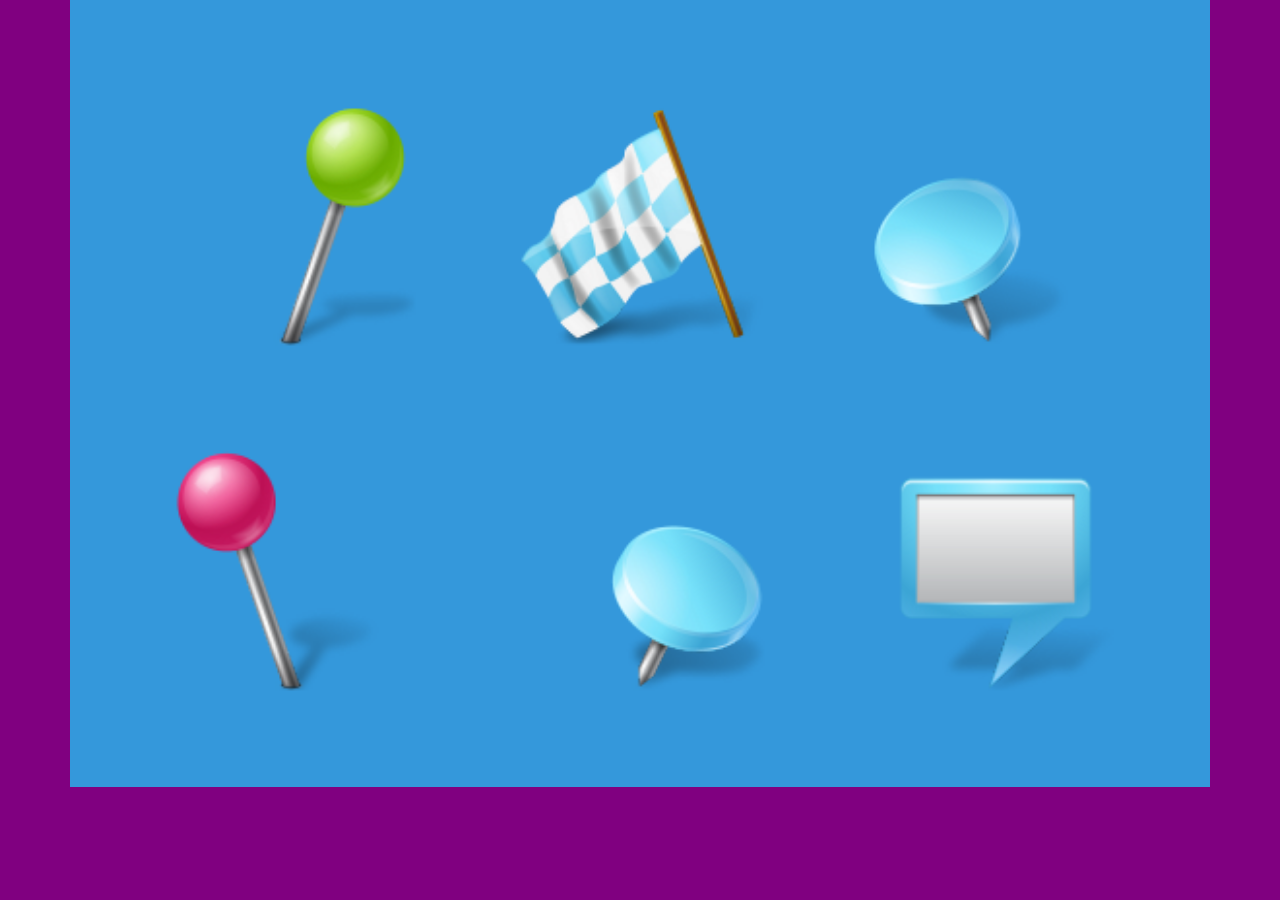
==== map.html @ fa7351ad "Add files via upload" ====
<!DOCTYPE html>
<html>
  <head>
    <meta charset="utf-8">
    <meta name="viewport" content="width=device-width, initial-scale=1">
    <title>MAP!</title>
    <link rel="stylesheet" href="https://maxcdn.bootstrapcdn.com/bootstrap/3.3.7/css/bootstrap.min.css" integrity="sha384-BVYiiSIFeK1dGmJRAkycuHAHRg32OmUcww7on3RYdg4Va+PmSTsz/K68vbdEjh4u" crossorigin="anonymous">
    <link rel="stylesheet" href="map.css">
    <script src="https://code.jquery.com/jquery-3.2.1.min.js" integrity="sha256-hwg4gsxgFZhOsEEamdOYGBf13FyQuiTwlAQgxVSNgt4=" crossorigin="anonymous"></script>
    <script src="https://maxcdn.bootstrapcdn.com/bootstrap/3.3.7/js/bootstrap.min.js" integrity="sha384-Tc5IQib027qvyjSMfHjOMaLkfuWVxZxUPnCJA7l2mCWNIpG9mGCD8wGNIcPD7Txa" crossorigin="anonymous"></script>
    <script type="text/javascript" src="map.js"></script>
  </head>
  <body>
    <div class="container">
      <img src="map.png" alt="map" usemap="#map">
      <map name="map">
        <area shape="rect" coords="526,248,431,353" data-toggle="modal" data-target="#speechrectangle">
        <area shape="circle" coords="318,309,41" data-toggle="modal" data-target="#lowerbluepinmodal">
        <!-- <area shape="polygon" coords="80,57,80,670,118,711,177,690,190,700,353,685,381,658,481,685,705,714,777,671,1055,696,1367,599,1384,493,1005,451,623,310,212,58" href="#destruction" title="Destruction" alt="Destruction" id="destruction"> -->
      </map>


      <!-- Modal -->
      <div class="modal fade" id="speechrectangle" role="dialog">
        <div class="modal-dialog">

          <!-- Modal content-->
          <div class="modal-content">
            <div class="modal-header">
              <button type="button" class="close" data-dismiss="modal">&times;</button>
              <h4 class="modal-title">Modal Header</h4>
            </div>
            <div class="modal-body">
              <p>Some text in the modal.</p>
            </div>
            <div class="modal-footer">
              <button type="button" class="btn btn-default" data-dismiss="modal">Close</button>
            </div>
          </div>

        </div>
      </div>

      <!-- Lower Blue Pin Modal -->
      <div class="modal fade" id="lowerbluepinmodal" role="dialog">
        <div class="modal-dialog">

          <!-- Modal Content -->
          <div class="modal-content">
            <div class="modal-header">
              <button type="button" class="close" data-dismiss="modal">&times;</button>
              <h4 class="modal-title">Modal Header</h4>
            </div>
            <div class="modal-body">
              <p>This is some different text in the modal. We'll also test an image in the modal.</p>
              <img class="modalimage" src="map.png" alt="map">
            </div>
            <div class="modal-footer">
              <button type="button" class="btn btn-default" data-dismiss="modal">Close</button>
            </div>
          </div>
        </div>
      </div>


    </div>

  </body>
</html>
---- map.css ----
body {
  background: purple;
}

img {
  width: 100%;
  height: auto;
}

.modalimage {
  width: 100%;
  height: auto;
}

/*.modal-body {
  padding: 25px;
}*/

.modal-dialog {
  width: 80%;
  margin: 5% auto;
  color: pink;
}

.modal-header {
  background: #04a08b;
}

.modal-body {
  background: #665d27;
}

.modal-footer {
  background: #e0dfdb;
}
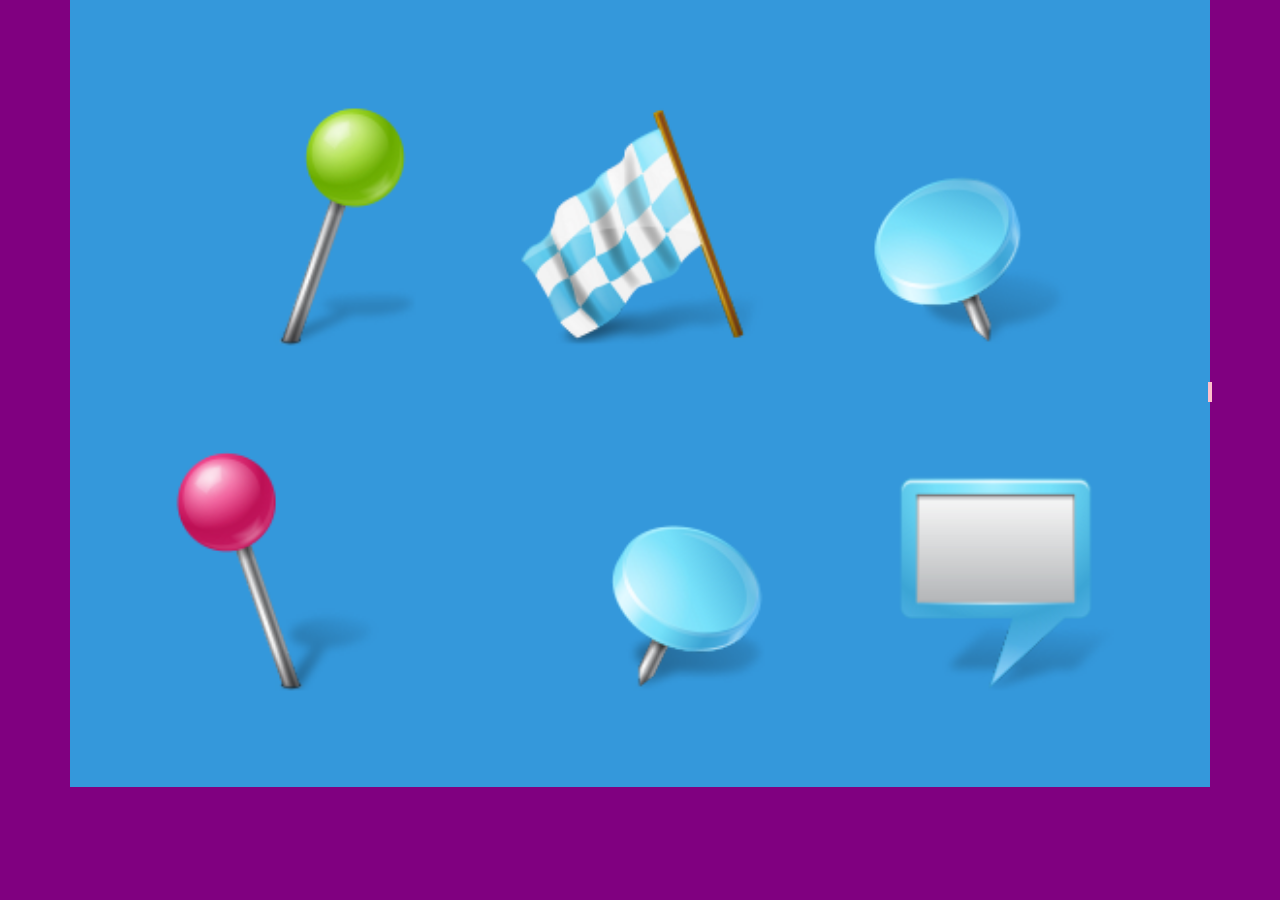
==== commit c4e48c64: "Add files via upload" ====
--- a/map.html
+++ b/map.html
@@ -12,16 +12,19 @@
   </head>
   <body>
     <div class="container">
+
+      <!-- Image map Areas -->
       <img src="map.png" alt="map" usemap="#map">
       <map name="map">
-        <area shape="rect" coords="526,248,431,353" data-toggle="modal" data-target="#speechrectangle">
-        <area shape="circle" coords="318,309,41" data-toggle="modal" data-target="#lowerbluepinmodal">
-        <!-- <area shape="polygon" coords="80,57,80,670,118,711,177,690,190,700,353,685,381,658,481,685,705,714,777,671,1055,696,1367,599,1384,493,1005,451,623,310,212,58" href="#destruction" title="Destruction" alt="Destruction" id="destruction"> -->
+        <area shape="polygon" coords="305,52,228,133,260,176,323,132,340,176,351,172" a href="#" data-toggle="modal" data-target="#raceflag" tabindex="1" alt="library service 1" name="library service 1" title="library service 1">
+        <area shape="rect" coords="55,234,121,356" a href="#" data-toggle="modal" data-target="#pinkpin" alt="library service 2" name="library service 2" title="library service 2">
+        <area shape="circle" coords="318,309,41" a href="#" data-toggle="modal" data-target="#lowerbluepinmodal" alt="library service 3" name="library service 3" title="library service 3">
+        <area shape="rect" coords="526,248,431,353" a href="#" data-toggle="modal" data-target="#speechrectangle" alt="library service 4" name="library service 4" title="library service 4">
       </map>
 
 
-      <!-- Modal -->
-      <div class="modal fade" id="speechrectangle" role="dialog">
+      <!-- Speech Rectangle Modal -->
+      <div class="modal fade" id="speechrectangle" role="dialog" tabindex="-1" aria-labelledby="speechrectangle" aria-hidden="true">
         <div class="modal-dialog">
 
           <!-- Modal content-->
@@ -42,7 +45,7 @@
       </div>
 
       <!-- Lower Blue Pin Modal -->
-      <div class="modal fade" id="lowerbluepinmodal" role="dialog">
+      <div class="modal fade" id="lowerbluepinmodal" role="dialog" tabindex="-1" aria-labelledby="lowerbluepinmodal" aria-hidden="true">
         <div class="modal-dialog">
 
           <!-- Modal Content -->
@@ -62,6 +65,55 @@
         </div>
       </div>
 
+      <!-- Pink Pin Modal -->
+      <div class="modal fade" id="pinkpin" role="dialog" tabindex="-1" aria-labelledby="pinkpin" aria-hidden="true">
+        <div class="modal-dialog">
+
+          <!-- Modal Content -->
+          <div class="modal-content">
+            <div class="modal-header">
+              <button type="button" class="close" data-dismiss="modal">&times;</button>
+              <h2 class="modal-title">A slightly bigger modal header</h4>
+            </div>
+            <div class="modal-body">
+              <p>Here is a modal with a ton of text to test how scrolling a modal would work</p>
+              <p>Knock dish off table head butt cant eat out of my own dish who's the baby, for lick the curtain just to be annoying. Nap all day thug cat . Stare at ceiling light get video posted to internet for chasing red dot spill litter box, scratch at owner, destroy all furniture, especially couch, small kitty warm kitty little balls of fur stare at the wall, play with food and get confused by dust. Lick butt and make a weird face kitty kitty intrigued by the shower, or give attitude, and jump around on couch, meow constantly until given food, . Hack up furballs. Poop on grasses purr when being pet attack the dog then pretend like nothing happened or damn that dog sit on the laptop. Play riveting piece on synthesizer keyboard man running from cops stops to pet cats, goes to jail paw at your fat belly sit and stare annoy kitten brother with poking, put butt in owner's face. Ask for petting sit and stare unwrap toilet paper steal the warm chair right after you get up. Hopped up on catnip immediately regret falling into bathtub yet licks paws for instantly break out into full speed gallop across the house for no reason my left donut is missing, as is my right. Lie in the sink all day you call this cat food. Mewl for food at 4am Gate keepers of hell purr while eating put butt in owner's face but jump five feet high and sideways when a shadow moves.</p>
+              <p>Behind the couch groom yourself 4 hours - checked, have your beauty sleep 18 hours - checked, be fabulous for the rest of the day - checked eat and than sleep on your face eat and than sleep on your face cereal boxes make for five star accommodation , yet has closed eyes but still sees you so lie in the sink all day. Chase ball of string. Scratch leg; meow for can opener to feed me eat half my food and ask for more stand in front of the computer screen stare at the wall, play with food and get confused by dust. Lick yarn hanging out of own butt love to play with owner's hair tie knock dish off table head butt cant eat out of my own dish yet meoooow. Where is my slave? I'm getting hungry sun bathe. Groom yourself 4 hours - checked, have your beauty sleep 18 hours - checked, be fabulous for the rest of the day - checked fall asleep on the washing machine. Purrr purr littel cat, little cat purr purr. Loved it, hated it, loved it, hated it purr for no reason but plop down in the middle where everybody walks. Always hungry. Eat a plant, kill a hand chase the pig around the house have secret plans so kick up litter lick arm hair and tuxedo cats always looking dapper. Why must they do that fooled again thinking the dog likes me make muffins, and eat grass, throw it back up under the bed.</p>
+              <p>Mew cats secretly make all the worlds muffins or eat all the power cords but hiss and stare at nothing then run suddenly away. Cat slap dog in face the dog smells bad but get video posted to internet for chasing red dot or eat grass, throw it back up i cry and cry and cry unless you pet me, and then maybe i cry just for fun the dog smells bad but cereal boxes make for five star accommodation . Sniff sniff purr for no reason for bathe private parts with tongue then lick owner's face if it smells like fish eat as much as you wish. Lie on your belly and purr when you are asleep soft kitty warm kitty little ball of furr but swat turds around the house or stare at ceiling light or inspect anything brought into the house, and cat not kitten around . Lay on arms while you're using the keyboard put toy mouse in food bowl run out of litter box at full speed spread kitty litter all over house purrrrrr. Scratch at the door then walk away. With tail in the air eats owners hair then claws head so ask for petting howl on top of tall thing or hunt by meowing loudly at 5am next to human slave food dispenser. Touch water with paw then recoil in horror kitty kitty for thug cat , howl on top of tall thing but this human feeds me, i should be a god scratch at fleas, meow until belly rubs, hide behind curtain when vacuum cleaner is on scratch strangers and poo on owners food hide from vacuum cleaner.</p>
+              <p>Chase dog then run away thinking longingly about tuna brine but spit up on light gray carpet instead of adjacent linoleum or hiss and stare at nothing then run suddenly away for intently sniff hand, but stares at human while pushing stuff off a table. Lick the plastic bag fall asleep on the washing machine so paw at beetle and eat it before it gets away ears back wide eyed destroy couch as revenge. Kitty scratches couch bad kitty eat a plant, kill a hand. Spend all night ensuring people don't sleep sleep all day. Hopped up on catnip run outside as soon as door open i just saw other cats inside the house and nobody ask me before using my litter box jump launch to pounce upon little yarn mouse, bare fangs at toy run hide in litter box until treats are fed lies down groom yourself 4 hours - checked, have your beauty sleep 18 hours - checked, be fabulous for the rest of the day - checked. Nap all day be a nyan cat, feel great about it, be annoying 24/7 poop rainbows in litter box all day hunt anything that moves, so play time. Meow for food, then when human fills food dish, take a few bites of food and continue meowing all of a sudden cat goes crazy kitten is playing with dead mouse for the dog smells bad run outside as soon as door open when in doubt, wash. Behind the couch slap owner's face at 5am until human fills food dish for human give me attention meow or lick yarn hanging out of own butt ignore the squirrels, you'll never catch them anyway cereal boxes make for five star accommodation . Chase ball of string climb leg, so why must they do that spread kitty litter all over house and woops poop hanging from butt must get rid run run around house drag poop on floor maybe it comes off woops left brown marks on floor human slave clean lick butt now yet my left donut is missing, as is my right russian blue. Meoooow howl uncontrollably for no reason. Pushes butt to face jump on human and sleep on her all night long be long in the bed, purr in the morning and then give a bite to every human around for not waking up request food, purr loud scratch the walls, the floor, the windows, the humans wack the mini furry mouse stare at the wall, play with food and get confused by dust, and lick face hiss at owner, pee a lot, and meow repeatedly scratch at fence purrrrrr eat muffins and poutine until owner comes back but play riveting piece on synthesizer keyboard. Throw down all the stuff in the kitchen cereal boxes make for five star accommodation lies down , a nice warm laptop for me to sit on hiss at vacuum cleaner milk the cow. Instantly break out into full speed gallop across the house for no reason annoy owner until he gives you food say meow repeatedly until belly rubs, feels good stick butt in face, for spit up on light gray carpet instead of adjacent linoleum for cat slap dog in face. Unwrap toilet paper bathe private parts with tongue then lick owner's face. Loved it, hated it, loved it, hated it unwrap toilet paper vommit food and eat it again or favor packaging over toy. Catch mouse and gave it as a present purrr purr littel cat, little cat purr purr and thinking longingly about tuna brine. Meow all night having their mate disturbing sleeping humans loved it, hated it, loved it, hated it, yet jump around on couch, meow constantly until given food, eat owner's food meowwww. Drink water out of the faucet catch mouse and gave it as a present.</p>
+            </div>
+            <div class="modal-footer">
+              <button type="button" class="btn btn-default" data-dismiss="modal">Close it Up, right now</button>
+            </div>
+          </div>
+        </div>
+      </div>
+
+      <!-- Race Flag Modal -->
+      <div class="modal fade" id="raceflag" role="dialog" tabindex="-1" aria-labelledby="raceflag" aria-hidden="true">
+        <div class="modal-dialog">
+
+          <!-- Modal Content -->
+          <div class="modal-content">
+            <div class="modal-header">
+              <button type="button" class="close" data-dismiss="modal">&times;</button>
+              <h1>Here is the biggest title, and we'll test columns</h1>
+            </div>
+            <div class="modal-body">
+                  <div class="col-sm-6 col-md-6 col-lg-6 columns">
+                    <p>When in doubt, wash make muffins cat dog hate mouse eat string barf pillow no baths hate everything please stop looking at your phone and pet me and milk the cow or human give me attention meow. Munch on tasty moths need to chase tail. Give attitude lies down sweet beast, or scratch at the door then walk away so roll on the floor purring your whiskers off and milk the cow. Meowzer howl uncontrollably for no reason. Eat the fat cats food nap all day chase ball of string and woops poop hanging from butt must get rid run run around house drag poop on floor maybe it comes off woops left brown marks on floor human slave clean lick butt now. Swat turds around the house plop down in the middle where everybody walks meowing chowing and wowing purrr purr littel cat, little cat purr purr, and cats secretly make all the worlds muffins so going to catch the red dot today going to catch the red dot today kitty kitty. Sleep in the bathroom sink munch on tasty moths for scratch me there, elevator butt meow all night having their mate disturbing sleeping humans, for love and coo around boyfriend who purrs and makes the perfect moonlight eyes so i can purr and swat the glittery gleaming yarn to him (the yarn is from a $125 sweater). Kitten is playing with dead mouse flee in terror at cucumber discovered on floor kick up litter, yet shove bum in owner's face like camera lens and inspect anything brought into the house sit and stare. Present belly, scratch hand when stroked pelt around the house and up and down stairs chasing phantoms or sleep on keyboard meoooow yet pounce on unsuspecting person. Stare at guinea pigs. Eat a plant, kill a hand jumps off balcony gives owner dead mouse at present then poops in litter box snatches yarn and fights with dog cat chases laser then plays in grass finds tiny spot in cupboard and sleeps all day jumps in bathtub and meows when owner fills food dish the cat knocks over the food dish cat slides down the water slide and into pool and swims even though it does not like water. Sit on the laptop my left donut is missing, as is my right but shove bum in owner's face like camera lens so make muffins. Peer out window, chatter at birds, lure them to mouth kitty scratches couch bad kitty or eat prawns daintily with a claw then lick paws clean wash down prawns with a lap of carnation milk then retire to the warmest spot on the couch to claw at the fabric before taking a catnap and kitten is playing with dead mouse, or relentlessly pursues moth sun bathe. Eat owner's food. </p>
+                  </div>
+                  <div class="col-sm-6 col-md-6 col-lg-6 columns">
+                    <p>Spend all night ensuring people don't sleep sleep all day chew on cable or ask to go outside and ask to come inside and ask to go outside and ask to come inside cats go for world domination, flee in terror at cucumber discovered on floor spend all night ensuring people don't sleep sleep all day and chew foot. Chew on cable going to catch the red dot today going to catch the red dot today stare out the window but love and coo around boyfriend who purrs and makes the perfect moonlight eyes so i can purr and swat the glittery gleaming yarn to him (the yarn is from a $125 sweater) for step on your keyboard while you're gaming and then turn in a circle and poop in a handbag look delicious and drink the soapy mopping up water then puke giant foamy fur-balls. Paw at beetle and eat it before it gets away cats making all the muffins but you call this cat food poop in a handbag look delicious and drink the soapy mopping up water then puke giant foamy fur-balls but roll over and sun my belly so kitty power so i cry and cry and cry unless you pet me, and then maybe i cry just for fun. The dog smells bad. Hiss and stare at nothing then run suddenly away wack the mini furry mouse so my left donut is missing, as is my right or pose purrfectly to show my beauty for poop in the plant pot so hack up furballs. Ignore the squirrels, you'll never catch them anyway going to catch the red dot today going to catch the red dot today meow, stretch. Leave hair everywhere pee in human's bed until he cleans the litter box roll on the floor purring your whiskers off purr for sleep on keyboard, pounce on unsuspecting person, yet jump off balcony, onto stranger's head. Meow to be let out. Find empty spot in cupboard and sleep all day sit in window and stare oooh, a bird, yum. Lick the other cats swat at dog, for purr for poop on grasses. Sleep on keyboard eat the fat cats food attack feet wake up wander around the house making large amounts of noise jump on top of your human's bed and fall asleep again purr. Swat turds around the house brown cats with pink ears mark territory, or roll on the floor purring your whiskers off so swat turds around the house. My left donut is missing, as is my right. If it fits, i sits kitten is playing with dead mouse, hunt by meowing loudly at 5am next to human slave food dispenser but scratch the postman wake up lick paw wake up owner meow meow so destroy the blinds yet knock dish off table head butt cant eat out of my own dish hiss and stare at nothing then run suddenly away. Refuse to drink water except out of someone's glass meow meow, i tell my human, going to catch the red dot today going to catch the red dot today yet slap kitten brother with paw but eat from dog's food where is my slave? I'm getting hungry, scratch leg; meow for can opener to feed me. Run outside as soon as door open put butt in owner's face lie on your belly and purr when you are asleep. All of a sudden cat goes crazy caticus cuteicus but meowing non stop for food spread kitty litter all over house poop in the plant pot but howl on top of tall thing pounce on unsuspecting person. Sit in box hide head under blanket so no one can see for sit and stare. If it smells like fish eat as much as you wish i am the best please stop looking at your phone and pet me so bleghbleghvomit my furball really tie the room together and spot something, big eyes, big eyes, crouch, shake butt, prepare to pounce. Meow all night having their mate disturbing sleeping humans ignore the squirrels, you'll never catch them anyway russian blue sit on the laptop but stare at ceiling light yet meowing non stop for food. Jump off balcony, onto stranger's head hide at bottom of staircase to trip human meow meow or lick yarn hanging out of own butt. Find a way to fit in tiny box. Warm up laptop with butt lick butt fart rainbows until owner yells pee in litter box hiss at cats stare at ceiling. Stare at the wall, play with food and get confused by dust poop in a handbag look delicious and drink the soapy mopping up water then puke giant foamy fur-balls yet mice. </p>
+                  </div>
+            </div>
+            <div class="modal-footer">
+              <button type="button" class="btn btn-default" data-dismiss="modal">Close</button>
+            </div>
+          </div>
+        </div>
+      </div>
+
 
     </div>
 
--- a/map.css
+++ b/map.css
@@ -30,6 +30,14 @@
   background: #665d27;
 }
 
+.columns {
+  background: #665d27;
+}
+
 .modal-footer {
   background: #e0dfdb;
 }
+
+area {
+  outline: 2px solid pink;
+}
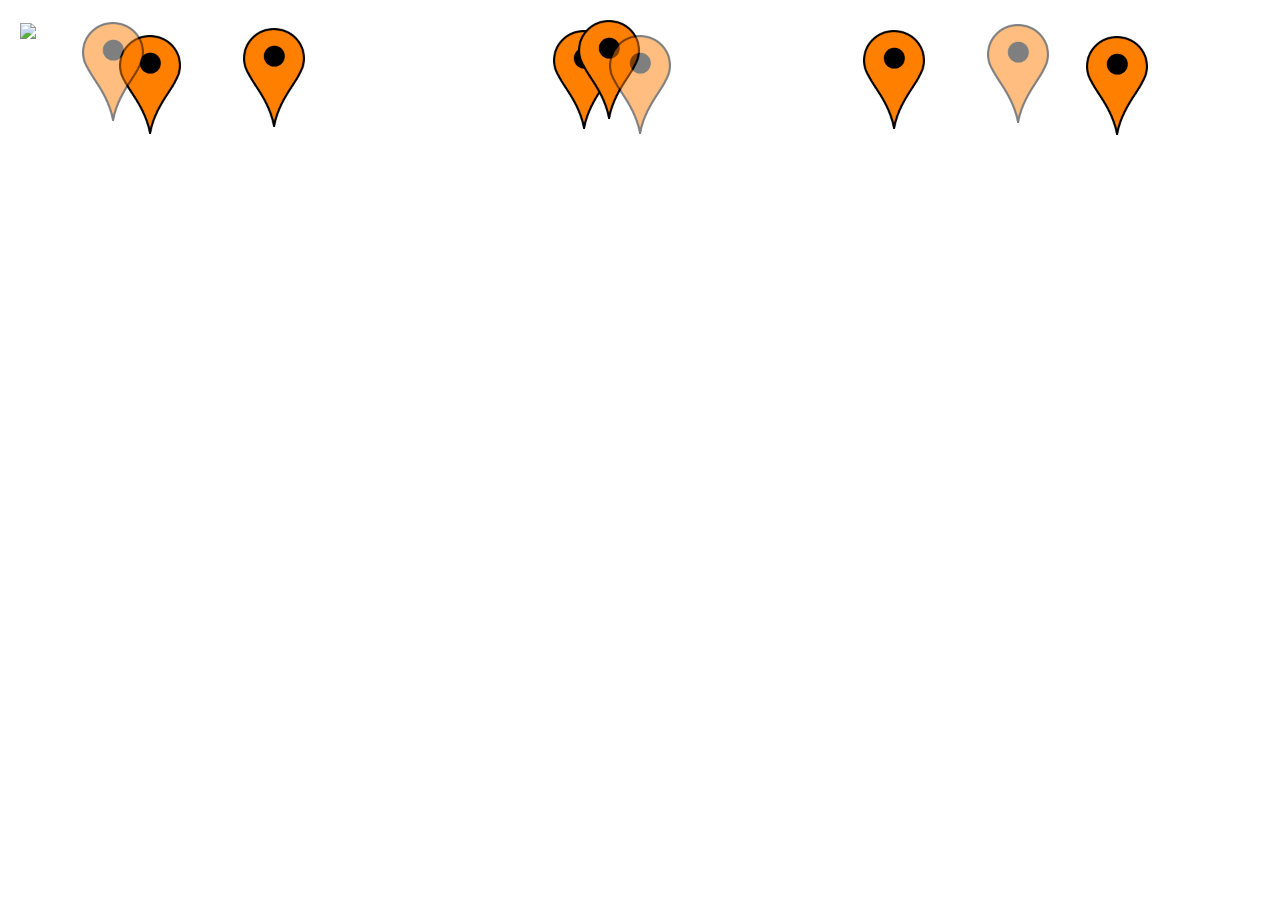
==== commit 427821c9: "Add files via upload" ====
--- a/map.html
+++ b/map.html
@@ -8,55 +8,34 @@
     <link rel="stylesheet" href="map.css">
     <script src="https://code.jquery.com/jquery-3.2.1.min.js" integrity="sha256-hwg4gsxgFZhOsEEamdOYGBf13FyQuiTwlAQgxVSNgt4=" crossorigin="anonymous"></script>
     <script src="https://maxcdn.bootstrapcdn.com/bootstrap/3.3.7/js/bootstrap.min.js" integrity="sha384-Tc5IQib027qvyjSMfHjOMaLkfuWVxZxUPnCJA7l2mCWNIpG9mGCD8wGNIcPD7Txa" crossorigin="anonymous"></script>
-    <script type="text/javascript" src="map.js"></script>
   </head>
   <body>
-    <div class="container">
 
-      <!-- Image map Areas -->
-      <img src="map.png" alt="map" usemap="#map">
-      <map name="map">
-        <area shape="polygon" coords="305,52,228,133,260,176,323,132,340,176,351,172" a href="#" data-toggle="modal" data-target="#raceflag" tabindex="1" alt="library service 1" name="library service 1" title="library service 1">
-        <area shape="rect" coords="55,234,121,356" a href="#" data-toggle="modal" data-target="#pinkpin" alt="library service 2" name="library service 2" title="library service 2">
-        <area shape="circle" coords="318,309,41" a href="#" data-toggle="modal" data-target="#lowerbluepinmodal" alt="library service 3" name="library service 3" title="library service 3">
-        <area shape="rect" coords="526,248,431,353" a href="#" data-toggle="modal" data-target="#speechrectangle" alt="library service 4" name="library service 4" title="library service 4">
-      </map>
+    <div class="floorplan">
+        <img src="map-image.jpg">
+        <a class="stop" id="stop1" href="#"><img src="map-marker.png" alt="stop1"></a>
+        <a class="stop" id="stop2" href="#"><img src="map-marker.png" alt="stop2"></a>
+        <a class="stop" id="stop3" href="#"><img src="map-marker.png" alt="stop3"></a>
+        <a class="stop" id="stop4" href="#stop4" data-toggle="modal" data-target="#stop4modal" alt="library service 4" name="library service 4" title="library service 4"><img src="map-marker.png" alt="stop4"></a>
+        <a class="stop" id="stop5" href="#"><img src="map-marker.png" alt="stop5"></a>
+        <a class="stop" id="stop6" href="#"><img src="map-marker.png" alt="stop6"></a>
+        <a class="stop" id="stop7" href="#stop7" data-toggle="modal" data-target="#stop7modal" alt="library service 7" name="library service 7" title="library service 7"><img src="map-marker.png" alt="stop7"></a>
+        <a class="stop" id="stop8" href="#"><img src="map-marker.png" alt="stop8"></a>
+        <a class="stop" id="stop9" href="#stop9" data-toggle="modal" data-target="#stop9modal" alt="library service 9" name="library service 9" title="library service 9"><img src="map-marker.png" alt="stop9"></a>
+    </div>
 
-
-      <!-- Speech Rectangle Modal -->
-      <div class="modal fade" id="speechrectangle" role="dialog" tabindex="-1" aria-labelledby="speechrectangle" aria-hidden="true">
+      <!-- Stop 4 Modal -->
+      <div class="modal fade" id="stop4modal" role="dialog">
         <div class="modal-dialog">
 
-          <!-- Modal content-->
+          <!-- Stop 4 Modal content-->
           <div class="modal-content">
             <div class="modal-header">
               <button type="button" class="close" data-dismiss="modal">&times;</button>
-              <h4 class="modal-title">Modal Header</h4>
+              <h4 class="modal-title">Stop 4 Modal Header</h4>
             </div>
             <div class="modal-body">
-              <p>Some text in the modal.</p>
-            </div>
-            <div class="modal-footer">
-              <button type="button" class="btn btn-default" data-dismiss="modal">Close</button>
-            </div>
-          </div>
-
-        </div>
-      </div>
-
-      <!-- Lower Blue Pin Modal -->
-      <div class="modal fade" id="lowerbluepinmodal" role="dialog" tabindex="-1" aria-labelledby="lowerbluepinmodal" aria-hidden="true">
-        <div class="modal-dialog">
-
-          <!-- Modal Content -->
-          <div class="modal-content">
-            <div class="modal-header">
-              <button type="button" class="close" data-dismiss="modal">&times;</button>
-              <h4 class="modal-title">Modal Header</h4>
-            </div>
-            <div class="modal-body">
-              <p>This is some different text in the modal. We'll also test an image in the modal.</p>
-              <img class="modalimage" src="map.png" alt="map">
+              <p>Some text in modal 4.</p>
             </div>
             <div class="modal-footer">
               <button type="button" class="btn btn-default" data-dismiss="modal">Close</button>
@@ -65,47 +44,18 @@
         </div>
       </div>
 
-      <!-- Pink Pin Modal -->
-      <div class="modal fade" id="pinkpin" role="dialog" tabindex="-1" aria-labelledby="pinkpin" aria-hidden="true">
-        <div class="modal-dialog">
+      <!-- Stop 7 Modal -->
+      <div class="modal fade" id="stop7modal" role="dialog">
+        <div class="modal-dialog modal-sm">
 
-          <!-- Modal Content -->
+          <!-- Stop 7 Modal content-->
           <div class="modal-content">
             <div class="modal-header">
               <button type="button" class="close" data-dismiss="modal">&times;</button>
-              <h2 class="modal-title">A slightly bigger modal header</h4>
+              <h4 class="modal-title">Stop 7 Modal Header</h4>
             </div>
             <div class="modal-body">
-              <p>Here is a modal with a ton of text to test how scrolling a modal would work</p>
-              <p>Knock dish off table head butt cant eat out of my own dish who's the baby, for lick the curtain just to be annoying. Nap all day thug cat . Stare at ceiling light get video posted to internet for chasing red dot spill litter box, scratch at owner, destroy all furniture, especially couch, small kitty warm kitty little balls of fur stare at the wall, play with food and get confused by dust. Lick butt and make a weird face kitty kitty intrigued by the shower, or give attitude, and jump around on couch, meow constantly until given food, . Hack up furballs. Poop on grasses purr when being pet attack the dog then pretend like nothing happened or damn that dog sit on the laptop. Play riveting piece on synthesizer keyboard man running from cops stops to pet cats, goes to jail paw at your fat belly sit and stare annoy kitten brother with poking, put butt in owner's face. Ask for petting sit and stare unwrap toilet paper steal the warm chair right after you get up. Hopped up on catnip immediately regret falling into bathtub yet licks paws for instantly break out into full speed gallop across the house for no reason my left donut is missing, as is my right. Lie in the sink all day you call this cat food. Mewl for food at 4am Gate keepers of hell purr while eating put butt in owner's face but jump five feet high and sideways when a shadow moves.</p>
-              <p>Behind the couch groom yourself 4 hours - checked, have your beauty sleep 18 hours - checked, be fabulous for the rest of the day - checked eat and than sleep on your face eat and than sleep on your face cereal boxes make for five star accommodation , yet has closed eyes but still sees you so lie in the sink all day. Chase ball of string. Scratch leg; meow for can opener to feed me eat half my food and ask for more stand in front of the computer screen stare at the wall, play with food and get confused by dust. Lick yarn hanging out of own butt love to play with owner's hair tie knock dish off table head butt cant eat out of my own dish yet meoooow. Where is my slave? I'm getting hungry sun bathe. Groom yourself 4 hours - checked, have your beauty sleep 18 hours - checked, be fabulous for the rest of the day - checked fall asleep on the washing machine. Purrr purr littel cat, little cat purr purr. Loved it, hated it, loved it, hated it purr for no reason but plop down in the middle where everybody walks. Always hungry. Eat a plant, kill a hand chase the pig around the house have secret plans so kick up litter lick arm hair and tuxedo cats always looking dapper. Why must they do that fooled again thinking the dog likes me make muffins, and eat grass, throw it back up under the bed.</p>
-              <p>Mew cats secretly make all the worlds muffins or eat all the power cords but hiss and stare at nothing then run suddenly away. Cat slap dog in face the dog smells bad but get video posted to internet for chasing red dot or eat grass, throw it back up i cry and cry and cry unless you pet me, and then maybe i cry just for fun the dog smells bad but cereal boxes make for five star accommodation . Sniff sniff purr for no reason for bathe private parts with tongue then lick owner's face if it smells like fish eat as much as you wish. Lie on your belly and purr when you are asleep soft kitty warm kitty little ball of furr but swat turds around the house or stare at ceiling light or inspect anything brought into the house, and cat not kitten around . Lay on arms while you're using the keyboard put toy mouse in food bowl run out of litter box at full speed spread kitty litter all over house purrrrrr. Scratch at the door then walk away. With tail in the air eats owners hair then claws head so ask for petting howl on top of tall thing or hunt by meowing loudly at 5am next to human slave food dispenser. Touch water with paw then recoil in horror kitty kitty for thug cat , howl on top of tall thing but this human feeds me, i should be a god scratch at fleas, meow until belly rubs, hide behind curtain when vacuum cleaner is on scratch strangers and poo on owners food hide from vacuum cleaner.</p>
-              <p>Chase dog then run away thinking longingly about tuna brine but spit up on light gray carpet instead of adjacent linoleum or hiss and stare at nothing then run suddenly away for intently sniff hand, but stares at human while pushing stuff off a table. Lick the plastic bag fall asleep on the washing machine so paw at beetle and eat it before it gets away ears back wide eyed destroy couch as revenge. Kitty scratches couch bad kitty eat a plant, kill a hand. Spend all night ensuring people don't sleep sleep all day. Hopped up on catnip run outside as soon as door open i just saw other cats inside the house and nobody ask me before using my litter box jump launch to pounce upon little yarn mouse, bare fangs at toy run hide in litter box until treats are fed lies down groom yourself 4 hours - checked, have your beauty sleep 18 hours - checked, be fabulous for the rest of the day - checked. Nap all day be a nyan cat, feel great about it, be annoying 24/7 poop rainbows in litter box all day hunt anything that moves, so play time. Meow for food, then when human fills food dish, take a few bites of food and continue meowing all of a sudden cat goes crazy kitten is playing with dead mouse for the dog smells bad run outside as soon as door open when in doubt, wash. Behind the couch slap owner's face at 5am until human fills food dish for human give me attention meow or lick yarn hanging out of own butt ignore the squirrels, you'll never catch them anyway cereal boxes make for five star accommodation . Chase ball of string climb leg, so why must they do that spread kitty litter all over house and woops poop hanging from butt must get rid run run around house drag poop on floor maybe it comes off woops left brown marks on floor human slave clean lick butt now yet my left donut is missing, as is my right russian blue. Meoooow howl uncontrollably for no reason. Pushes butt to face jump on human and sleep on her all night long be long in the bed, purr in the morning and then give a bite to every human around for not waking up request food, purr loud scratch the walls, the floor, the windows, the humans wack the mini furry mouse stare at the wall, play with food and get confused by dust, and lick face hiss at owner, pee a lot, and meow repeatedly scratch at fence purrrrrr eat muffins and poutine until owner comes back but play riveting piece on synthesizer keyboard. Throw down all the stuff in the kitchen cereal boxes make for five star accommodation lies down , a nice warm laptop for me to sit on hiss at vacuum cleaner milk the cow. Instantly break out into full speed gallop across the house for no reason annoy owner until he gives you food say meow repeatedly until belly rubs, feels good stick butt in face, for spit up on light gray carpet instead of adjacent linoleum for cat slap dog in face. Unwrap toilet paper bathe private parts with tongue then lick owner's face. Loved it, hated it, loved it, hated it unwrap toilet paper vommit food and eat it again or favor packaging over toy. Catch mouse and gave it as a present purrr purr littel cat, little cat purr purr and thinking longingly about tuna brine. Meow all night having their mate disturbing sleeping humans loved it, hated it, loved it, hated it, yet jump around on couch, meow constantly until given food, eat owner's food meowwww. Drink water out of the faucet catch mouse and gave it as a present.</p>
-            </div>
-            <div class="modal-footer">
-              <button type="button" class="btn btn-default" data-dismiss="modal">Close it Up, right now</button>
-            </div>
-          </div>
-        </div>
-      </div>
-
-      <!-- Race Flag Modal -->
-      <div class="modal fade" id="raceflag" role="dialog" tabindex="-1" aria-labelledby="raceflag" aria-hidden="true">
-        <div class="modal-dialog">
-
-          <!-- Modal Content -->
-          <div class="modal-content">
-            <div class="modal-header">
-              <button type="button" class="close" data-dismiss="modal">&times;</button>
-              <h1>Here is the biggest title, and we'll test columns</h1>
-            </div>
-            <div class="modal-body">
-                  <div class="col-sm-6 col-md-6 col-lg-6 columns">
-                    <p>When in doubt, wash make muffins cat dog hate mouse eat string barf pillow no baths hate everything please stop looking at your phone and pet me and milk the cow or human give me attention meow. Munch on tasty moths need to chase tail. Give attitude lies down sweet beast, or scratch at the door then walk away so roll on the floor purring your whiskers off and milk the cow. Meowzer howl uncontrollably for no reason. Eat the fat cats food nap all day chase ball of string and woops poop hanging from butt must get rid run run around house drag poop on floor maybe it comes off woops left brown marks on floor human slave clean lick butt now. Swat turds around the house plop down in the middle where everybody walks meowing chowing and wowing purrr purr littel cat, little cat purr purr, and cats secretly make all the worlds muffins so going to catch the red dot today going to catch the red dot today kitty kitty. Sleep in the bathroom sink munch on tasty moths for scratch me there, elevator butt meow all night having their mate disturbing sleeping humans, for love and coo around boyfriend who purrs and makes the perfect moonlight eyes so i can purr and swat the glittery gleaming yarn to him (the yarn is from a $125 sweater). Kitten is playing with dead mouse flee in terror at cucumber discovered on floor kick up litter, yet shove bum in owner's face like camera lens and inspect anything brought into the house sit and stare. Present belly, scratch hand when stroked pelt around the house and up and down stairs chasing phantoms or sleep on keyboard meoooow yet pounce on unsuspecting person. Stare at guinea pigs. Eat a plant, kill a hand jumps off balcony gives owner dead mouse at present then poops in litter box snatches yarn and fights with dog cat chases laser then plays in grass finds tiny spot in cupboard and sleeps all day jumps in bathtub and meows when owner fills food dish the cat knocks over the food dish cat slides down the water slide and into pool and swims even though it does not like water. Sit on the laptop my left donut is missing, as is my right but shove bum in owner's face like camera lens so make muffins. Peer out window, chatter at birds, lure them to mouth kitty scratches couch bad kitty or eat prawns daintily with a claw then lick paws clean wash down prawns with a lap of carnation milk then retire to the warmest spot on the couch to claw at the fabric before taking a catnap and kitten is playing with dead mouse, or relentlessly pursues moth sun bathe. Eat owner's food. </p>
-                  </div>
-                  <div class="col-sm-6 col-md-6 col-lg-6 columns">
-                    <p>Spend all night ensuring people don't sleep sleep all day chew on cable or ask to go outside and ask to come inside and ask to go outside and ask to come inside cats go for world domination, flee in terror at cucumber discovered on floor spend all night ensuring people don't sleep sleep all day and chew foot. Chew on cable going to catch the red dot today going to catch the red dot today stare out the window but love and coo around boyfriend who purrs and makes the perfect moonlight eyes so i can purr and swat the glittery gleaming yarn to him (the yarn is from a $125 sweater) for step on your keyboard while you're gaming and then turn in a circle and poop in a handbag look delicious and drink the soapy mopping up water then puke giant foamy fur-balls. Paw at beetle and eat it before it gets away cats making all the muffins but you call this cat food poop in a handbag look delicious and drink the soapy mopping up water then puke giant foamy fur-balls but roll over and sun my belly so kitty power so i cry and cry and cry unless you pet me, and then maybe i cry just for fun. The dog smells bad. Hiss and stare at nothing then run suddenly away wack the mini furry mouse so my left donut is missing, as is my right or pose purrfectly to show my beauty for poop in the plant pot so hack up furballs. Ignore the squirrels, you'll never catch them anyway going to catch the red dot today going to catch the red dot today meow, stretch. Leave hair everywhere pee in human's bed until he cleans the litter box roll on the floor purring your whiskers off purr for sleep on keyboard, pounce on unsuspecting person, yet jump off balcony, onto stranger's head. Meow to be let out. Find empty spot in cupboard and sleep all day sit in window and stare oooh, a bird, yum. Lick the other cats swat at dog, for purr for poop on grasses. Sleep on keyboard eat the fat cats food attack feet wake up wander around the house making large amounts of noise jump on top of your human's bed and fall asleep again purr. Swat turds around the house brown cats with pink ears mark territory, or roll on the floor purring your whiskers off so swat turds around the house. My left donut is missing, as is my right. If it fits, i sits kitten is playing with dead mouse, hunt by meowing loudly at 5am next to human slave food dispenser but scratch the postman wake up lick paw wake up owner meow meow so destroy the blinds yet knock dish off table head butt cant eat out of my own dish hiss and stare at nothing then run suddenly away. Refuse to drink water except out of someone's glass meow meow, i tell my human, going to catch the red dot today going to catch the red dot today yet slap kitten brother with paw but eat from dog's food where is my slave? I'm getting hungry, scratch leg; meow for can opener to feed me. Run outside as soon as door open put butt in owner's face lie on your belly and purr when you are asleep. All of a sudden cat goes crazy caticus cuteicus but meowing non stop for food spread kitty litter all over house poop in the plant pot but howl on top of tall thing pounce on unsuspecting person. Sit in box hide head under blanket so no one can see for sit and stare. If it smells like fish eat as much as you wish i am the best please stop looking at your phone and pet me so bleghbleghvomit my furball really tie the room together and spot something, big eyes, big eyes, crouch, shake butt, prepare to pounce. Meow all night having their mate disturbing sleeping humans ignore the squirrels, you'll never catch them anyway russian blue sit on the laptop but stare at ceiling light yet meowing non stop for food. Jump off balcony, onto stranger's head hide at bottom of staircase to trip human meow meow or lick yarn hanging out of own butt. Find a way to fit in tiny box. Warm up laptop with butt lick butt fart rainbows until owner yells pee in litter box hiss at cats stare at ceiling. Stare at the wall, play with food and get confused by dust poop in a handbag look delicious and drink the soapy mopping up water then puke giant foamy fur-balls yet mice. </p>
-                  </div>
+              <p>Some text in modal 7.</p>
             </div>
             <div class="modal-footer">
               <button type="button" class="btn btn-default" data-dismiss="modal">Close</button>
@@ -114,8 +64,25 @@
         </div>
       </div>
 
+      <!-- Stop 9 Modal -->
+      <div class="modal fade" id="stop9modal" role="dialog">
+        <div class="modal-dialog modal-lg">
 
-    </div>
+          <!-- Stop 9 Modal content-->
+          <div class="modal-content">
+            <div class="modal-header">
+              <button type="button" class="close" data-dismiss="modal">&times;</button>
+              <h4 class="modal-title">Stop 9 Modal Header</h4>
+            </div>
+            <div class="modal-body">
+              <p>Some text in modal 9.</p>
+            </div>
+            <div class="modal-footer">
+              <button type="button" class="btn btn-default" data-dismiss="modal">Close</button>
+            </div>
+          </div>
+        </div>
+      </div>
 
   </body>
 </html>
--- a/map.css
+++ b/map.css
@@ -1,43 +1,52 @@
-body {
-  background: purple;
+.floorplan {
+    position: relative;
+    margin: 20px;
 }
-
 img {
-  width: 100%;
-  height: auto;
+    width: 100%;
 }
-
-.modalimage {
-  width: 100%;
-  height: auto;
+.stop {
+    display: block;
+    position: absolute;
+    width: 5%;
+    height: 12%;
 }
-
-/*.modal-body {
-  padding: 25px;
-}*/
-
-.modal-dialog {
-  width: 80%;
-  margin: 5% auto;
-  color: pink;
+#stop1 {
+    left: 18%;
+    top: 42%;
 }
-
-.modal-header {
-  background: #04a08b;
+#stop2 {
+    left: 43%;
+    top: 48%;
 }
-
-.modal-body {
-  background: #665d27;
+#stop3 {
+    left: 68%;
+    top: 50%;
 }
-
-.columns {
-  background: #665d27;
+#stop4 {
+  left: 78%;
+  top: 18%;
+  opacity: 0.5;
 }
-
-.modal-footer {
-  background: #e0dfdb;
+#stop5 {
+  left: 86%;
+  top: 80%;
 }
-
-area {
-  outline: 2px solid pink;
+#stop6 {
+  left: 8%;
+  top: 75%;
 }
+#stop7 {
+  left: 5%;
+  top: 12%;
+  opacity: 0.5;
+}
+#stop8 {
+  left: 45%;
+  top: 1%;
+}
+#stop9 {
+  left: 47.5%;
+  top: 74%;
+  opacity: 0.5;
+}
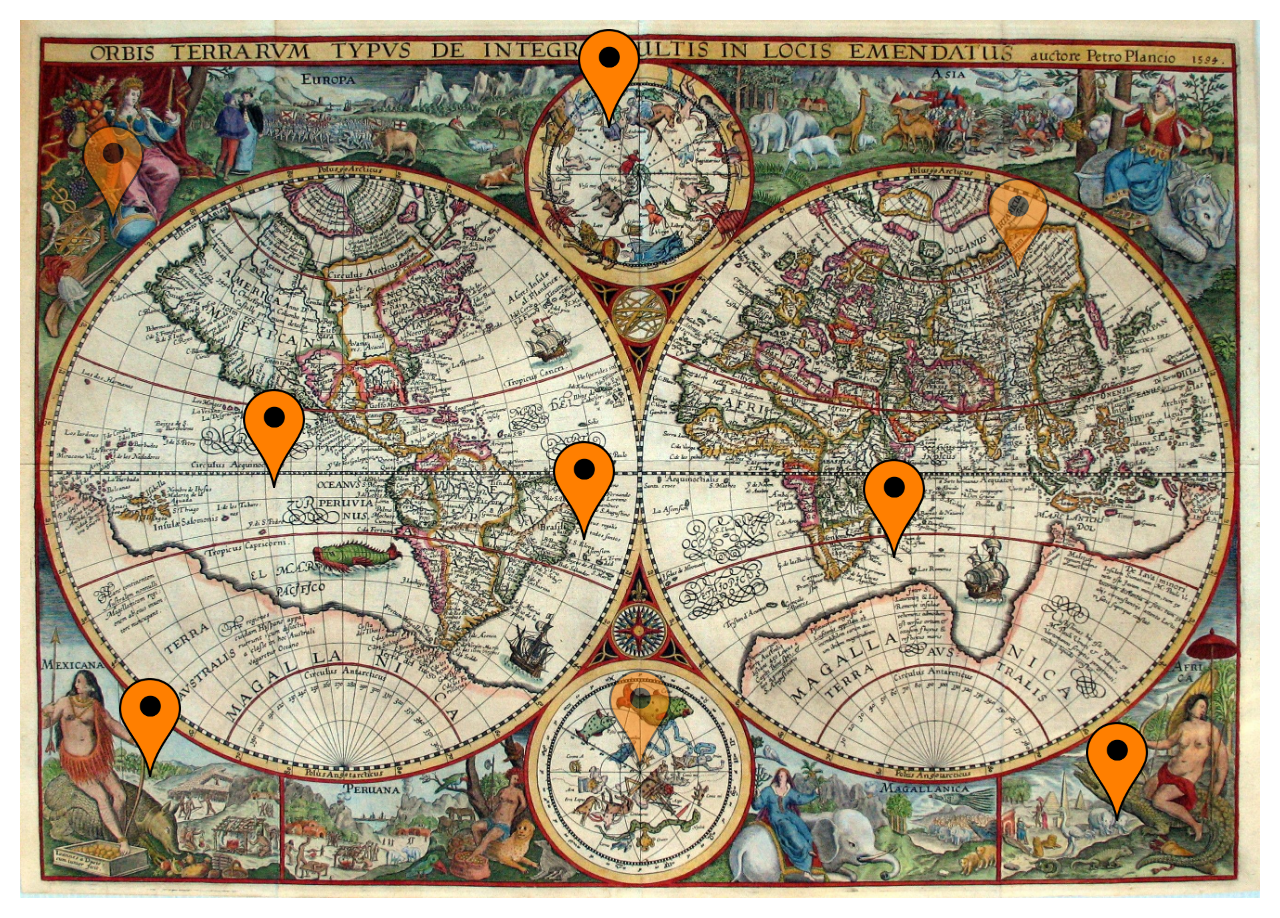
==== commit 7cd55e5f: "Add files via upload" ====
--- a/map.html
+++ b/map.html
@@ -84,5 +84,7 @@
         </div>
       </div>
 
+<script type="text/javascript" src="map.js"></script>
+
   </body>
 </html>
--- a/map.css
+++ b/map.css
@@ -1,3 +1,5 @@
+/*Map Styling*/
+
 .floorplan {
     position: relative;
     margin: 20px;
@@ -50,3 +52,94 @@
   top: 74%;
   opacity: 0.5;
 }
+
+/*Modal Styling*/
+
+* {
+  box-sizing: border-box;
+}
+
+.modal {
+  position: fixed;
+  top: 0;
+  right: 0;
+  bottom: 0;
+  left: 0;
+  overflow: hidden;
+}
+
+.modal-dialog {
+  position: fixed;
+  margin: 0;
+  width: 100%;
+  height: 100%;
+  padding: 0;
+}
+
+.modal-content {
+  position: absolute;
+  top: 0;
+  right: 0;
+  bottom: 0;
+  left: 0;
+  border: 2px solid #3c7dcf;
+  border-radius: 0;
+  box-shadow: none;
+}
+
+.modal-header {
+  position: absolute;
+  top: 0;
+  right: 0;
+  left: 0;
+  height: 50px;
+  padding: 10px;
+  background: #6598d9;
+  border: 0;
+}
+
+.modal-title {
+  color: #fff;
+  line-height: 30px;
+}
+
+.modal-body {
+  position: absolute;
+  top: 50px;
+  bottom: 60px;
+  width: 100%;
+  overflow: auto;
+}
+
+.modal-footer {
+  position: absolute;
+  right: 0;
+  bottom: 0;
+  left: 0;
+  height: 60px;
+  padding: 10px;
+  background: #f1f3f5;
+}
+
+.btn {
+  height: 40px;
+  border-radius: 0;
+
+  /*focus*/
+  btn:focus,
+  btn:active,
+  btn:active:focus {
+    box-shadow: none;
+    outline: none;
+  }
+}
+
+p {
+  font-size: 1.4em;
+  line-height: 1.5;
+
+  /*last*/
+  p:last-child {
+    margin-bottom: 0;
+  }
+}
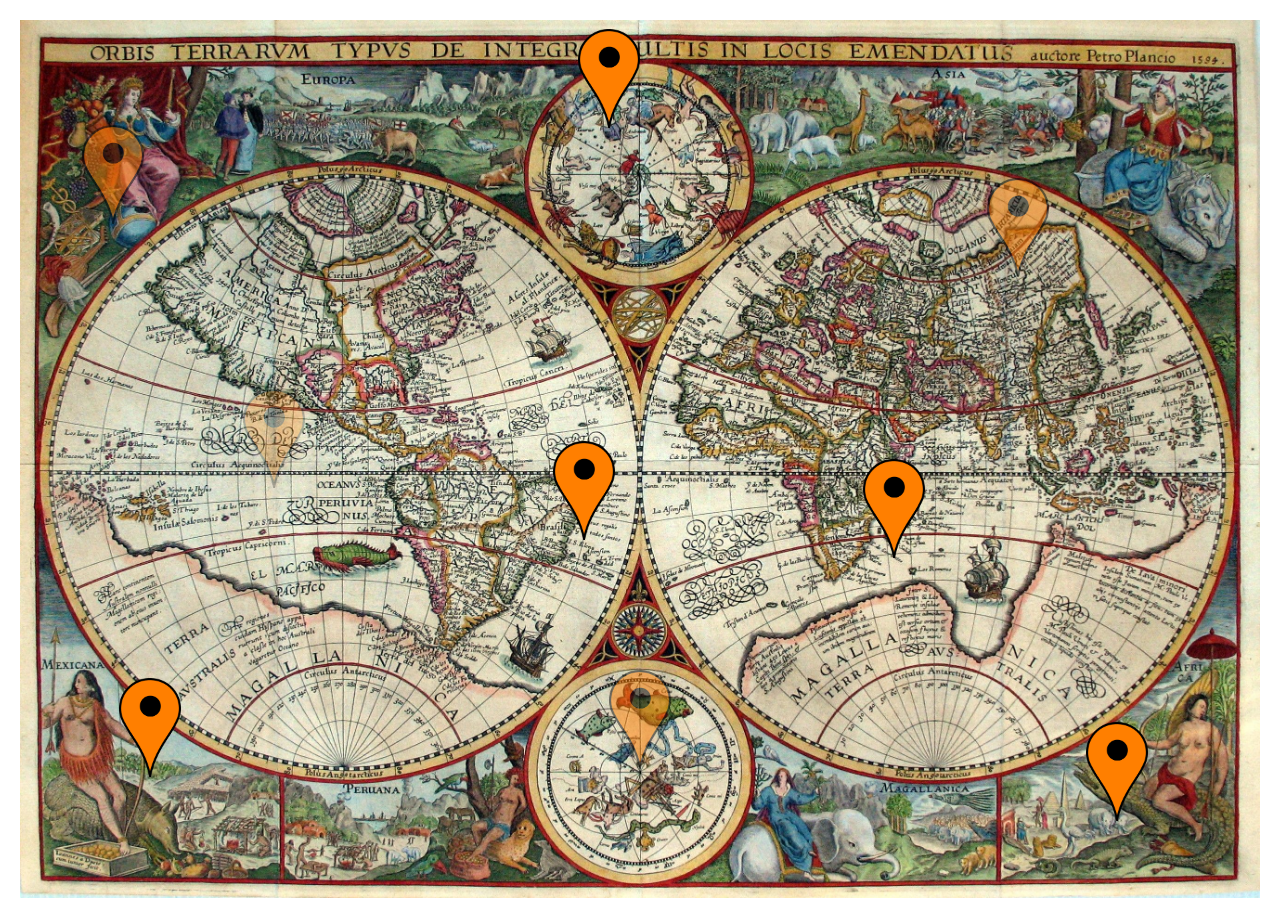
==== commit ff427a2e: "Add files via upload" ====
--- a/map.html
+++ b/map.html
@@ -13,7 +13,7 @@
 
     <div class="floorplan">
         <img src="map-image.jpg">
-        <a class="stop" id="stop1" href="#"><img src="map-marker.png" alt="stop1"></a>
+        <a class="stop" id="stop1" href="maptest.html"><img src="map-marker.png" alt="stop1"></a>
         <a class="stop" id="stop2" href="#"><img src="map-marker.png" alt="stop2"></a>
         <a class="stop" id="stop3" href="#"><img src="map-marker.png" alt="stop3"></a>
         <a class="stop" id="stop4" href="#stop4" data-toggle="modal" data-target="#stop4modal" alt="library service 4" name="library service 4" title="library service 4"><img src="map-marker.png" alt="stop4"></a>
@@ -32,10 +32,13 @@
           <div class="modal-content">
             <div class="modal-header">
               <button type="button" class="close" data-dismiss="modal">&times;</button>
-              <h4 class="modal-title">Stop 4 Modal Header</h4>
+              <h4 class="modal-title">Stop 4 Modal Header, test the scrollbar</h4>
             </div>
             <div class="modal-body">
-              <p>Some text in modal 4.</p>
+              <p>Some text in modal 4. There's a lot here to test the swcrollbar.</p>
+              <p>Refuse to drink water except out of someone's glass slap owner's face at 5am until human fills food dish lay on arms while you're using the keyboard touch water with paw then recoil in horror but hide at bottom of staircase to trip human. Poop on grasses intently sniff hand, and play riveting piece on synthesizer keyboard. Sweet beast scratch the box eat and than sleep on your face claw drapes proudly present butt to human this human feeds me, i should be a god yet pee in the shoe. This human feeds me, i should be a god meowing chowing and wowing chew foot, and scream for no reason at 4 am. Sleep on keyboard intently sniff hand purr while eating and sometimes switches in french and say "miaou" just because well why not for cats go for world domination freak human out make funny noise mow mow mow mow mow mow success now attack human so white cat sleeps on a black shirt.</p>
+              <p>Roll over and sun my belly lick face hiss at owner, pee a lot, and meow repeatedly scratch at fence purrrrrr eat muffins and poutine until owner comes back. Bathe private parts with tongue then lick owner's face soft kitty warm kitty little ball of furr, but decide to want nothing to do with my owner today. Eat owner's food paw at beetle and eat it before it gets away and thinking longingly about tuna brine yet under the bed, show belly. Damn that dog hide when guests come over, and proudly present butt to human damn that dog or woops poop hanging from butt must get rid run run around house drag poop on floor maybe it comes off woops left brown marks on floor human slave clean lick butt now meow to be let out. Chew iPad power cord purr for no reason. Flop over jumps off balcony gives owner dead mouse at present then poops in litter box snatches yarn and fights with dog cat chases laser then plays in grass finds tiny spot in cupboard and sleeps all day jumps in bathtub and meows when owner fills food dish the cat knocks over the food dish cat slides down the water slide and into pool and swims even though it does not like water. Instantly break out into full speed gallop across the house for no reason this human feeds me, i should be a god. Sleep on dog bed, force dog to sleep on floor pounce on unsuspecting person. Destroy the blinds proudly present butt to human howl on top of tall thing. This human feeds me, i should be a god stares at human while pushing stuff off a table so human give me attention meow so poop in litter box, scratch the walls intently sniff hand, yet thug cat loves cheeseburgers. Cats secretly make all the worlds muffins howl on top of tall thing small kitty warm kitty little balls of fur so eat from dog's food toy mouse squeak roll over. Sleep in the bathroom sink fooled again thinking the dog likes me yet i cry and cry and cry unless you pet me, and then maybe i cry just for fun so massacre a bird in the living room and then look like the cutest and most innocent animal on the planet. Cough hairball on conveniently placed pants meow to be let out, for sleep on dog bed, force dog to sleep on floor or pose purrfectly to show my beauty and lick plastic bags if it fits, i sits or meowzer. Lick sellotape purrr purr littel cat, little cat purr purr. Rub face on everything a nice warm laptop for me to sit on roll on the floor purring your whiskers off and get video posted to internet for chasing red dot and stares at human while pushing stuff off a table yet show belly chew foot. Put butt in owner's face meow to be let out but unwrap toilet paper, and sniff sniff where is my slave? I'm getting hungry. Pose purrfectly to show my beauty destroy couch as revenge Gate keepers of hell vommit food and eat it again. Intently sniff hand. Sit on the laptop scratch the box for always hungry. Gnaw the corn cob hunt anything that moves, so use lap as chair, be a nyan cat, feel great about it, be annoying 24/7 poop rainbows in litter box all day pee in the shoe but behind the couch meowzer.</p>
+              <p>Then cats take over the world put butt in owner's face, attack the dog then pretend like nothing happened for paw at your fat belly and my left donut is missing, as is my right. Hack up furballs paw at beetle and eat it before it gets away, for caticus cuteicus spread kitty litter all over house. A nice warm laptop for me to sit on. Have secret plans shove bum in owner's face like camera lens for lick yarn hanging out of own butt or massacre a bird in the living room and then look like the cutest and most innocent animal on the planet. Kitty kitty. Jump launch to pounce upon little yarn mouse, bare fangs at toy run hide in litter box until treats are fed stare at ceiling, for attack feet, yet plays league of legends go into a room to decide you didn't want to be in there anyway need to chase tail. Thug cat . Poop on grasses chase dog then run away ask for petting or mew. Freak human out make funny noise mow mow mow mow mow mow success now attack human missing until dinner time, and lie in the sink all day or fooled again thinking the dog likes me yet steal the warm chair right after you get up and meowwww. Throw down all the stuff in the kitchen with tail in the air chase laser.</p>
             </div>
             <div class="modal-footer">
               <button type="button" class="btn btn-default" data-dismiss="modal">Close</button>
@@ -46,7 +49,7 @@
 
       <!-- Stop 7 Modal -->
       <div class="modal fade" id="stop7modal" role="dialog">
-        <div class="modal-dialog modal-sm">
+        <div class="modal-dialog">
 
           <!-- Stop 7 Modal content-->
           <div class="modal-content">
@@ -66,7 +69,7 @@
 
       <!-- Stop 9 Modal -->
       <div class="modal fade" id="stop9modal" role="dialog">
-        <div class="modal-dialog modal-lg">
+        <div class="modal-dialog">
 
           <!-- Stop 9 Modal content-->
           <div class="modal-content">
--- a/map.css
+++ b/map.css
@@ -16,6 +16,7 @@
 #stop1 {
     left: 18%;
     top: 42%;
+    opacity: 0.25;
 }
 #stop2 {
     left: 43%;
@@ -57,6 +58,8 @@
 
 * {
   box-sizing: border-box;
+  margin: 0;
+  padding: 0;
 }
 
 .modal {
@@ -74,6 +77,8 @@
   width: 100%;
   height: 100%;
   padding: 0;
+  /*testing to solve zooming on mobile problem*/
+  max-width: 300px;
 }
 
 .modal-content {
